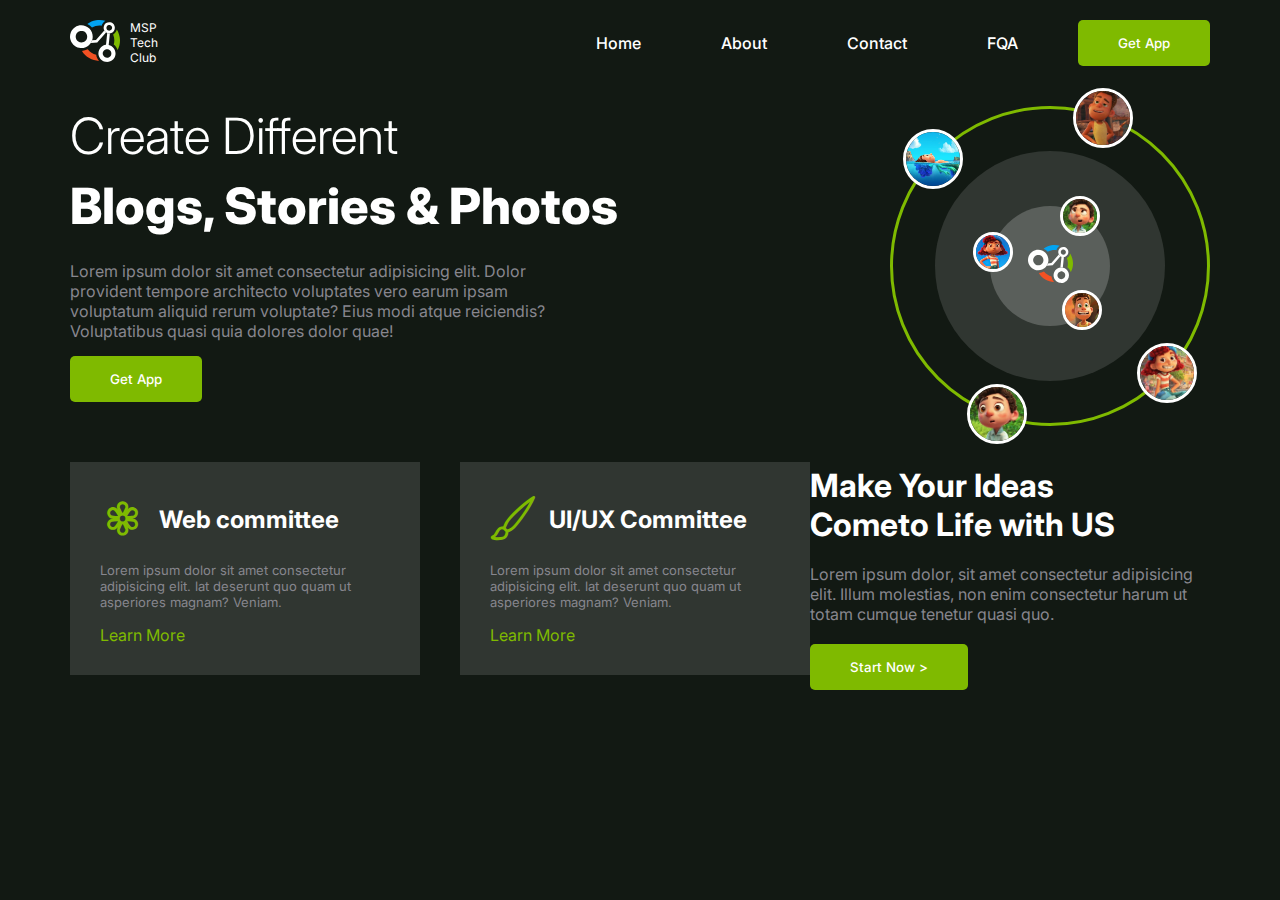
==== index.html @ de7a2cb3 "end task" ====
<!DOCTYPE html>
<html lang="en">
    <head>
    <meta charset="UTF-8" />
    <meta name="viewport" content="width=device-width, initial-scale=1.0" />
    <link
    rel="stylesheet"
    href="https://cdn.jsdelivr.net/npm/bootstrap-icons@1.11.2/font/bootstrap-icons.min.css"
    />
    <link rel="preconnect" href="https://fonts.googleapis.com" />
    <link rel="preconnect" href="https://fonts.gstatic.com" crossorigin />
    <link
    href="https://fonts.googleapis.com/css2?family=Inter:wght@300;400;500;600;700;800;900&display=swap"
    rel="stylesheet"
    />
    <link rel="stylesheet" href="main.css" />
    <title>Document</title>
    </head>
    <body>
    <nav>
        <div class="container">
            <div class="nav-logo">
            <div class="logo"><img src="image/MSPLogo.svg" alt="" /></div>
            <div class="title">
                <span>MSP</span>
                <span>Tech</span>
                <span>Club</span>
            </div>
        </div>
        <div class="nav-link">
            <ul>
                <li><a href="">Home</a></li>
                <li><a href="">About</a></li>
                <li><a href="">Contact</a></li>
                <li><a href="">FQA</a></li>
                <li><button>Get App</button></li>
            </ul>
        </div>
        </div>
    </nav>
    <!-- end nav -->
    <!-- start landing -->
    <section class="landing">
        <div class="container">
            <div class="top-side">
                <div class="post">
                    <p class="title">Create Different</p>
                    <h1>Blogs, Stories & Photos</h1>
                    <p class="txt">Lorem ipsum dolor sit amet consectetur adipisicing elit. Dolor provident tempore architecto voluptates vero earum ipsam voluptatum aliquid rerum voluptate? Eius modi atque reiciendis? Voluptatibus quasi quia dolores dolor quae!</p>
                    <button>Get App</button>
                </div>
                <div class="circles">
                    <div class="circle1">
                        <div class="img img1"><img src="image/image1-1.jpg" alt=""></div>
                        <div class="img img2"><img src="image/image2.jpg" alt=""></div>
                        <div class="img img3"><img src="image/image3-1.jpg" alt=""></div>
                        <div class="img img6"><img src="image/image6-1.jpg" alt=""></div>
                        <div class="circle2">
                            <div class="circle3">
                                <div class="img img5"><img src="image/image5-1.jpg" alt=""></div>
                                <div class="img img7"><img src="image/image7-1.jpg" alt=""></div>
                                <div class="img img8"><img src="image/image8-1.jpg" alt=""></div>
                                <div class="logo"><img src="image/MSPLogo.svg" alt="" /></div>
                            </div>
                        </div>
                    </div>
                </div>
                
            </div>
            <div class="bottom-side">
                <div class="cards">
                    <div class="card">
                        <div class="card-title">
                            <i class="bi bi-flower3"></i>
                            <div class="d"></div>
                            <h2>Web committee</h2>
                        </div>
                        <p>Lorem ipsum dolor sit amet consectetur adipisicing elit. lat deserunt quo quam ut asperiores magnam? Veniam.</p>
                        <a href="">Learn More</a>
                    </div>
                    <div class="card">
                        <div class="card-title">
                            <i class="bi bi-brush"></i>
                            <div class="d"></div>
                            <h2>UI/UX Committee</h2>
                        </div>
                        <p>Lorem ipsum dolor sit amet consectetur adipisicing elit. lat deserunt quo quam ut asperiores magnam? Veniam.</p>
                        <a href="">Learn More</a>
                    </div>
                </div>
                <div class="stat-sec">
                    <h3>Make Your Ideas <br>Cometo Life with US</h3>
                    <p>Lorem ipsum dolor, sit amet consectetur adipisicing elit. Illum molestias, non enim consectetur harum ut totam cumque tenetur quasi quo.</p>
                    <button>Start Now ></button>
                </div>
            </div>
        </div>
    </section>
    </body>
</html>
---- main.css ----
*{
margin: 0px;
padding: 0px;
box-sizing: border-box;
font-family: 'Inter', sans-serif;
}
body{
    background-color: #121913;
    color: white;
}
.container{
    margin: 0 auto;
    padding: 20px 70px;
    display: flex;
        justify-content: space-between;
        align-items: center;
}


button {
    border: none;
    text-decoration: none;
    padding: 15px 40px;
    background-color: #7fba00;
    border-radius: 5px;
    font-weight: 500;
    color: white;
    -webkit-border-radius: 5px;
    -moz-border-radius: 5px;
    -ms-border-radius: 5px;
    -o-border-radius: 5px;
}

nav{
    width: 100%;
    align-items: center;
    color: white;
}

.nav-logo{
    display: flex;
    gap:10px
}
.nav-logo .logo img{
    width: 50px;
}
.nav-logo .title{
    display: flex;
    flex-direction: column;
    font-size: 12px;
}
.nav-link ul{
    display: flex;
    align-items: center;
    list-style: none;
    gap:40px;
}
.nav-link a{
    text-decoration: none;
    padding: 12px 20px;
    font-weight: 500;
    color: white;
}
/* nav end */
/* start landing */
.landing .container{
    display: flex;
    flex-direction: column;
    gap: 20px;
}
/* start left side */
.top-side{
    display: flex;
    width: 100%;
    justify-content: space-between;
}
.landing .top-side .title{
    font-size: 50px;
    font-weight: 300;
}
.landing .top-side h1 {
    font-size: 50px;
    font-weight: 800;
    padding: 10px 0;
}
.top-side .post p{
    width: 500px;
}

.landing .top-side .txt{
    padding: 15px 0;
    color: #87868E;
}
.circles {
    display: flex;
    justify-content: center;
}

.circle1 {
    position: relative;
    display: flex;
    justify-content: center;
    align-items: center;
    width: 320px;
    height: 320px;
    border: #7fba00 3px solid;
    border-radius: 50%;
    -webkit-border-radius: 50%;
    -moz-border-radius: 50%;
    -ms-border-radius: 50%;
    -o-border-radius: 50%;
}

.circle2 {
    display: flex;
    justify-content: center;
    align-items: center;
    width: 230px;
    height: 230px;
    border-radius: 50%;
    background-color: #303631;
    position: absolute;
    -webkit-border-radius: 50%;
    -moz-border-radius: 50%;
    -ms-border-radius: 50%;
    -o-border-radius: 50%;
}

.circle3 {
    display: flex;
    position: relative;
    justify-content: center;
    align-items: center;
    background-color: #5a5f5b;
    width: 120px;
    height: 120px;
    border-radius: 50%;
    -webkit-border-radius: 50%;
    -moz-border-radius: 50%;
    -ms-border-radius: 50%;
    -o-border-radius: 50%;
}

.circle3 .logo img {
    width: 45px;
    position: relative;
}

.circle1 .img {
    position: absolute;
    width: 60px;
    height: 60px;
    border: white 3px solid;
    border-radius: 50%;
    -webkit-border-radius: 50%;
    -moz-border-radius: 50%;
    -ms-border-radius: 50%;
    -o-border-radius: 50%;
}

.circle1 .img img {
    width: 100%;
    height: 100%;
    border-radius: 50%;
    -webkit-border-radius: 50%;
    -moz-border-radius: 50%;
    -ms-border-radius: 50%;
    -o-border-radius: 50%;
}

.circle1 .img1 {
    right: 10px;
    bottom: 20px;
}

.circle1 .img2 {
    left: 10px;
    top: 20px;
}

.circle1 .img6 {
    top: -21px;
    right: 74px;
}

.circle1 .img3 {
    bottom: -21px;
    left: 74px;
}

.circle3 .img {
    width: 40px;
    height: 40px;
}

.circle3 .img5 {
    right: 10px;
    top: -10px;
}

.circle3 .img7 {
    right: 8px;
    bottom: -4px;
    ;
}

.circle3 .img8 {
    top: 26px;
    right: 97px;
}

/* end top side  */
/* start bottom side */
.bottom-side{
    display: flex;
    flex-direction: row;
    align-items: center;
    width: 100%;
    justify-content: space-between;
}
.landing .cards {
    display: flex;
    gap: 40px;
    padding: 10px 0;
}

.landing .cards .card {
    background-color: #303631;
    width: 350px;
    padding: 30px;

}

.landing .card .card-title {
    display: flex;
    gap: 7px;
    align-items: center;
}

.bi {
    color: #7fba00;
    font-size: 45px;
}

.landing .card p {
    color: #87868E;
    padding: 15px 0;
    font-size: 13px;

}

.landing .card a {
    text-decoration: none;
    color: #7fba00;
}
.bottom-side .stat-sec{
    width: 550px;
    gap: 20px;
    white-space:pre-line;
}
.bottom-side .stat-sec h3 {
    font-size: 32px;
    font-weight: 700;
}

.bottom-side .stat-sec p {
    color: #87868E;
}

.bottom-side .stat-sec {}.bottom-side .stat-sec {}
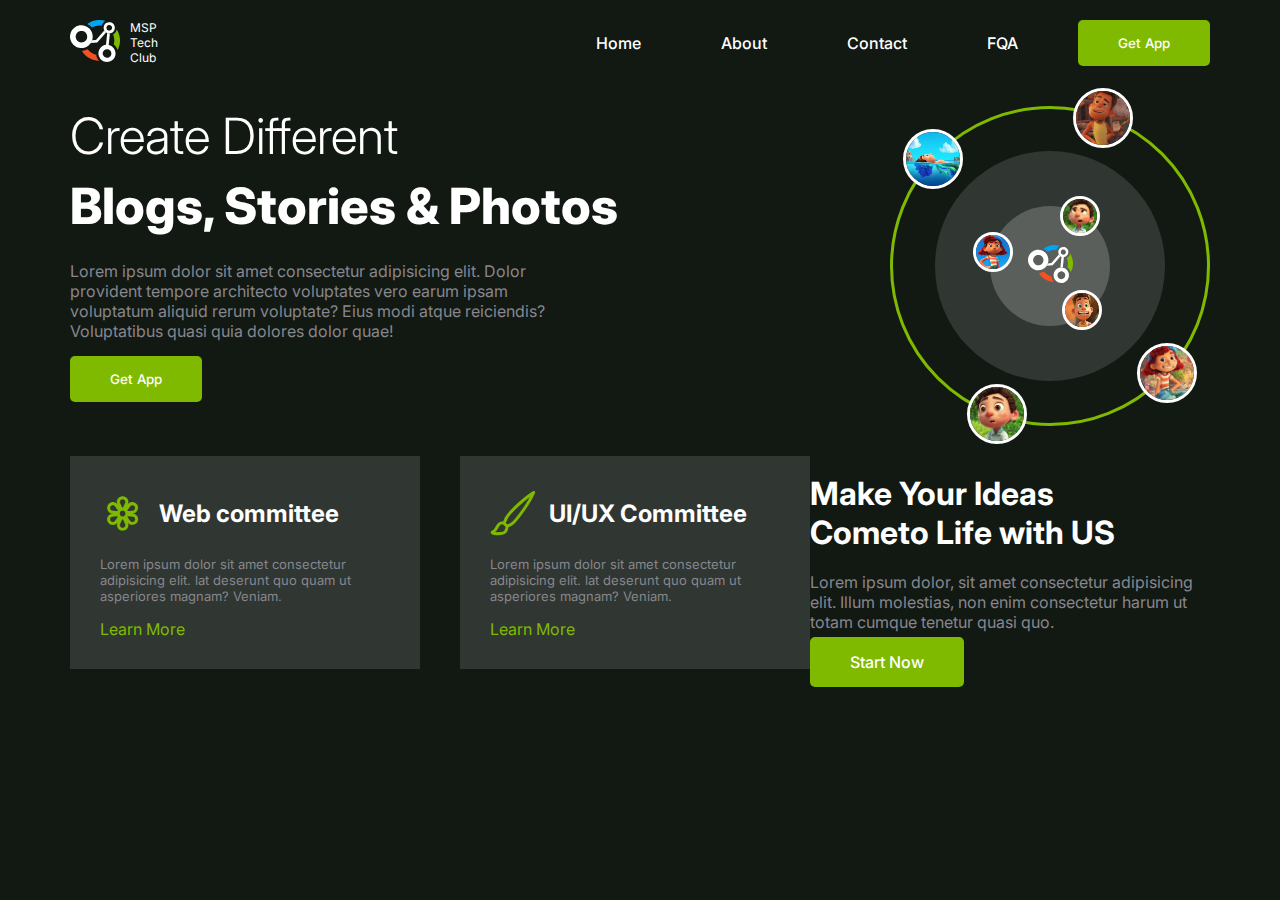
==== commit 180f5cc2: "add button link" ====
--- a/index.html
+++ b/index.html
@@ -91,7 +91,7 @@
                 <div class="stat-sec">
                     <h3>Make Your Ideas <br>Cometo Life with US</h3>
                     <p>Lorem ipsum dolor, sit amet consectetur adipisicing elit. Illum molestias, non enim consectetur harum ut totam cumque tenetur quasi quo.</p>
-                    <button>Start Now ></button>
+                    <a href="D:\web\msp\MSP-session3-task\page2.html" class="button">Start Now</a>
                 </div>
             </div>
         </div>
--- a/main.css
+++ b/main.css
@@ -17,7 +17,7 @@
 }
 
 
-button {
+button ,.button{
     border: none;
     text-decoration: none;
     padding: 15px 40px;
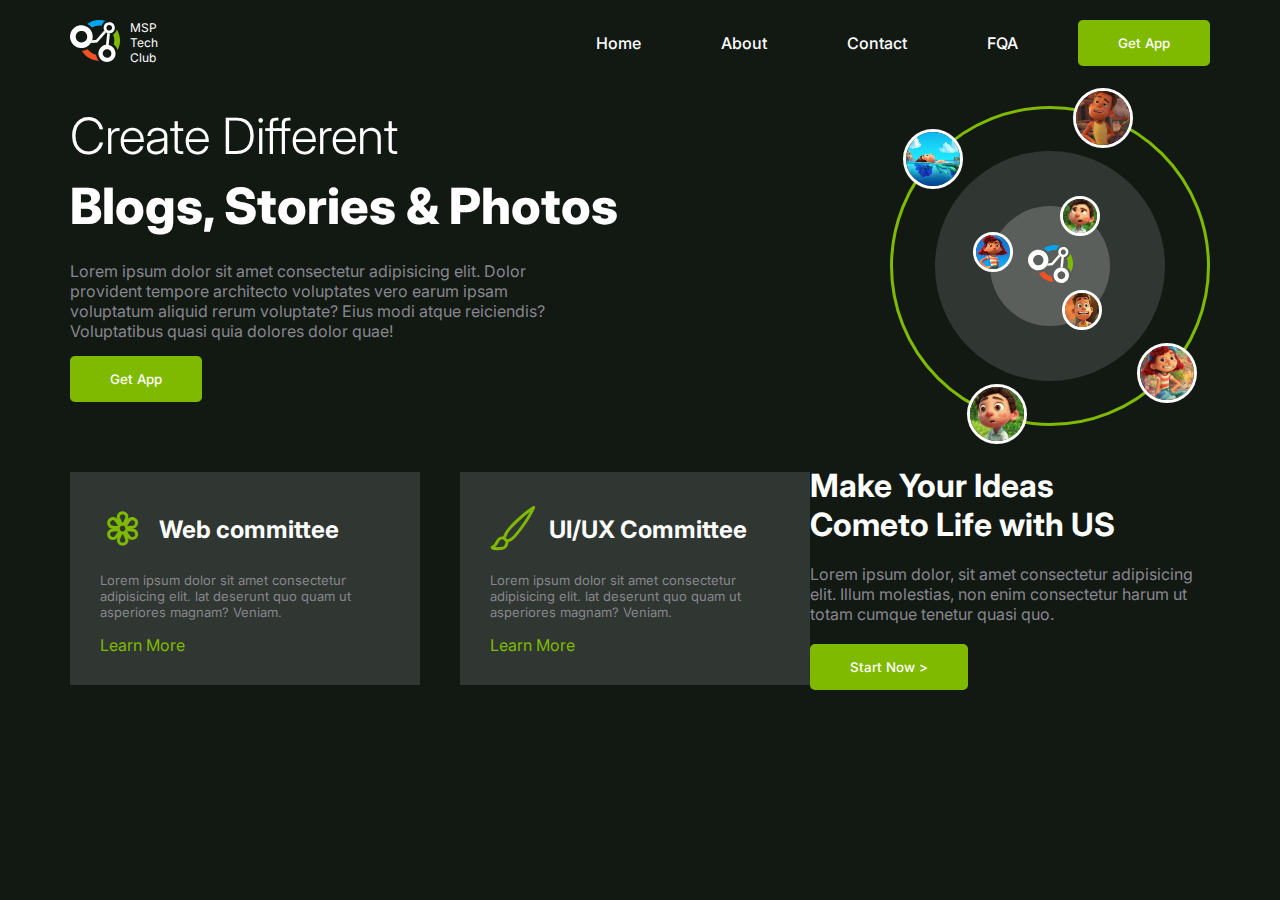
==== commit e22a1153: "Update index.html" ====
--- a/index.html
+++ b/index.html
@@ -91,7 +91,8 @@
                 <div class="stat-sec">
                     <h3>Make Your Ideas <br>Cometo Life with US</h3>
                     <p>Lorem ipsum dolor, sit amet consectetur adipisicing elit. Illum molestias, non enim consectetur harum ut totam cumque tenetur quasi quo.</p>
-                    <a href="D:\web\msp\MSP-session3-task\page2.html" class="button">Start Now</a>
+                    <button>Start Now ></button>
+<!--                     <a href="\MSP-session3-task\page2.html" class="button">Start Now</a> -->
                 </div>
             </div>
         </div>
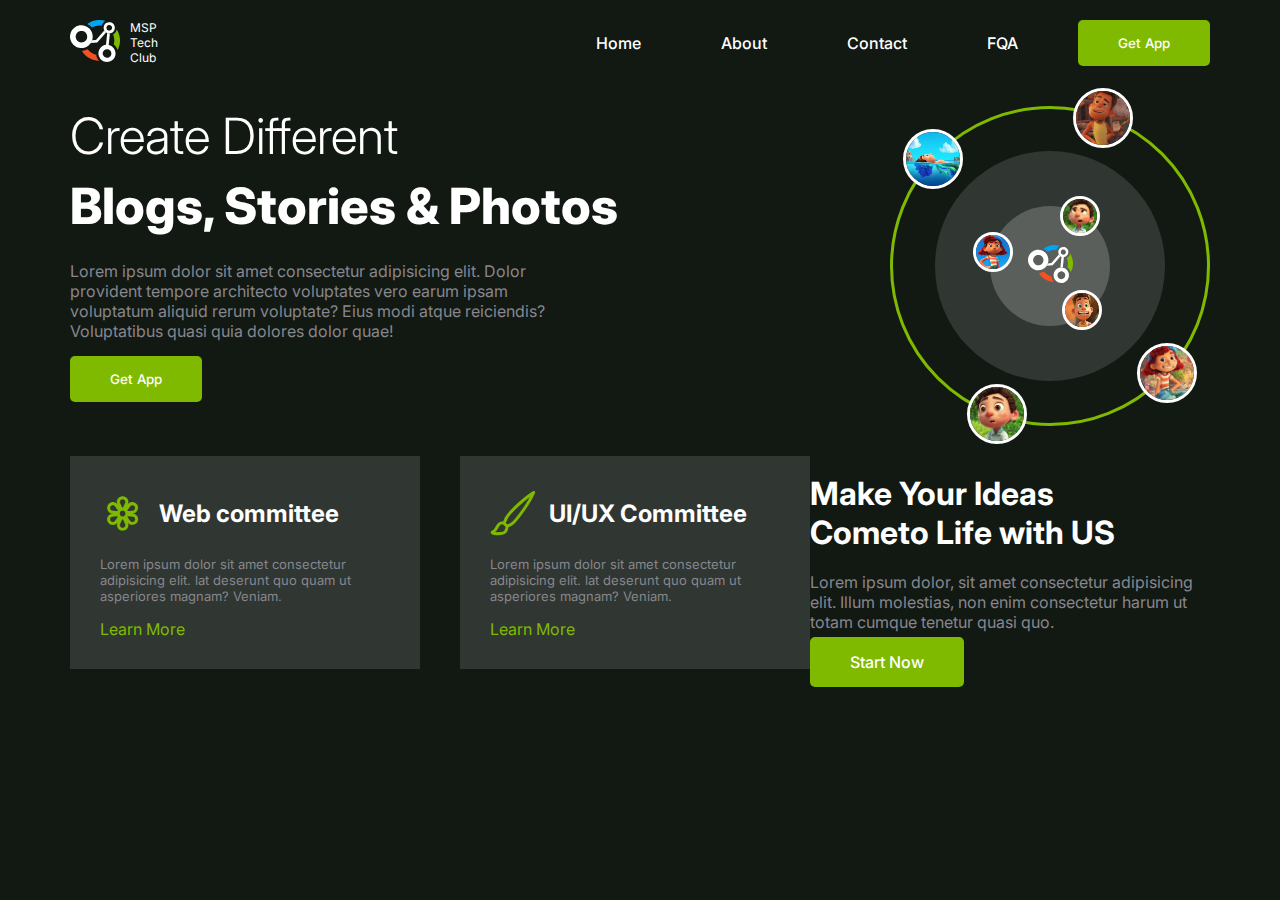
==== commit 8a281332: "Update index.html" ====
--- a/index.html
+++ b/index.html
@@ -14,7 +14,7 @@
     rel="stylesheet"
     />
     <link rel="stylesheet" href="main.css" />
-    <title>Document</title>
+    <title>MSPclub</title>
     </head>
     <body>
     <nav>
@@ -91,8 +91,7 @@
                 <div class="stat-sec">
                     <h3>Make Your Ideas <br>Cometo Life with US</h3>
                     <p>Lorem ipsum dolor, sit amet consectetur adipisicing elit. Illum molestias, non enim consectetur harum ut totam cumque tenetur quasi quo.</p>
-                    <button>Start Now ></button>
-<!--                     <a href="\MSP-session3-task\page2.html" class="button">Start Now</a> -->
+                    <a href="\MSP-session3-task\page2.html" class="button">Start Now</a>
                 </div>
             </div>
         </div>
